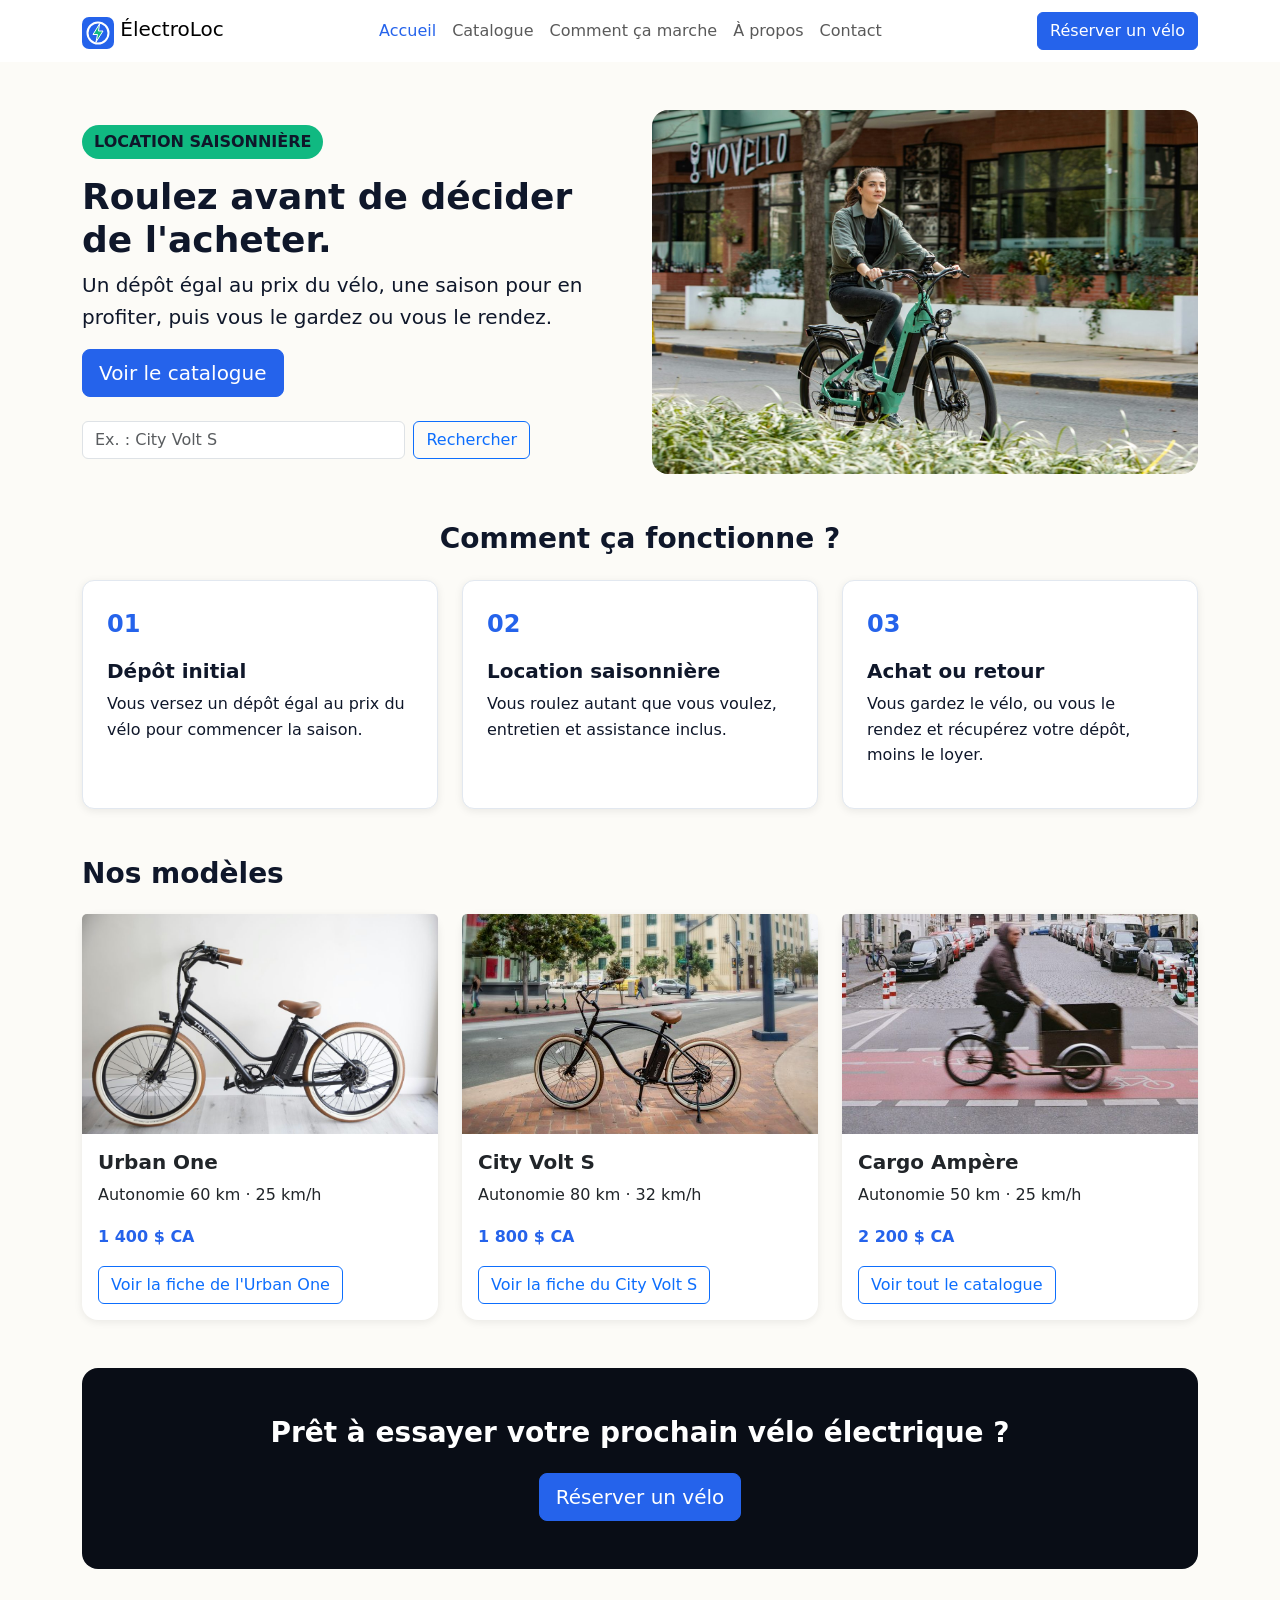
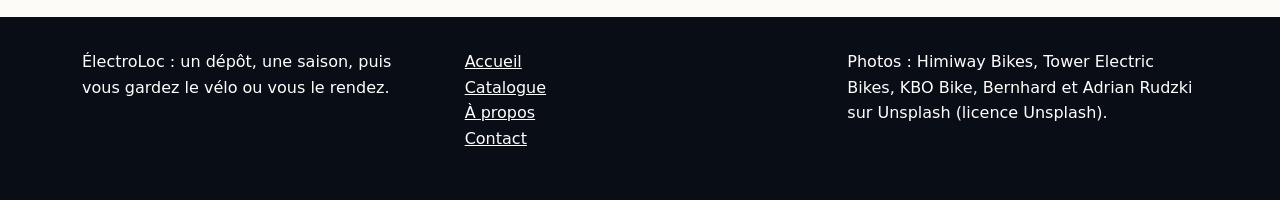
==== index.html @ 6ee54785 "Copie du site du Laboratoire 2" ====
<!DOCTYPE html>
<html lang="fr">
<head>
    <meta charset="UTF-8">
    <meta name="viewport" content="width=device-width, initial-scale=1">
    <title>Accueil - ÉlectroLoc</title>
    <meta name="description" content="Louez un vélo électrique pour la saison, puis gardez-le ou rendez-le.">
    <link rel="stylesheet" href="vendor/bootstrap.min.css">
    <link rel="stylesheet" href="css/style.css">
</head>
<body>

    <header>
        <nav class="navbar navbar-expand-lg navbar-principale">
            <div class="container">
                <a class="navbar-brand" href="index.html">
                    <img src="images/logo.svg" alt="" width="32" height="32" class="d-inline-block align-text-top">
                    ÉlectroLoc
                </a>
                <button class="navbar-toggler" type="button"
                        data-bs-toggle="collapse" data-bs-target="#menu"
                        aria-controls="menu" aria-expanded="false" aria-label="Ouvrir le menu">
                    <span class="navbar-toggler-icon"></span>
                </button>
                <div class="collapse navbar-collapse" id="menu">
                    <ul class="navbar-nav mx-auto">
                        <li class="nav-item"><a class="nav-link active" aria-current="page" href="index.html">Accueil</a></li>
                        <li class="nav-item"><a class="nav-link" href="catalogue.html">Catalogue</a></li>
                        <li class="nav-item"><a class="nav-link" href="comment-ca-marche.html">Comment ça marche</a></li>
                        <li class="nav-item"><a class="nav-link" href="a-propos.html">À propos</a></li>
                        <li class="nav-item"><a class="nav-link" href="contact.html">Contact</a></li>
                    </ul>
                    <a class="btn btn-primary ms-lg-3" href="reservation.html">Réserver un vélo</a>
                </div>
            </div>
        </nav>
    </header>

    <main class="container my-5">

        <!-- Zone d'accueil : texte à gauche, photo à droite -->
        <section class="row align-items-center g-4 mb-5">
            <div class="col-12 col-lg-6">
                <p class="sur-titre">Location saisonnière</p>
                <h1>Roulez avant de décider de l'acheter.</h1>
                <p class="lead">Un dépôt égal au prix du vélo, une saison pour en profiter, puis vous le gardez ou vous le rendez.</p>
                <a class="btn btn-primary btn-lg" href="catalogue.html">Voir le catalogue</a>

                <!-- [F-11] RECHERCHER UN VÉLO - interface seulement
                     Au Labo 3, recherche.js affichera seulement les vélos
                     dont le nom contient le mot tapé.
                     Pour l'instant, le formulaire mène au catalogue. -->
                <form class="recherche mt-4" action="catalogue.html" method="get">
                    <label class="visually-hidden" for="recherche">Rechercher un vélo</label>
                    <input class="form-control" type="search" id="recherche" name="recherche" placeholder="Ex. : City Volt S">
                    <button class="btn btn-outline-primary" type="submit">Rechercher</button>
                </form>
            </div>
            <div class="col-12 col-lg-6">
                <img class="img-fluid rounded-4" src="images/accueil-banniere.jpg" alt="Femme roulant en ville sur un vélo électrique vert">
            </div>
        </section>

        <!-- Comment ça fonctionne : 3 étapes -->
        <section class="mb-5">
            <h2 class="text-center mb-4">Comment ça fonctionne ?</h2>
            <div class="row g-4">
                <div class="col-12 col-md-4">
                    <div class="etape">
                        <p class="numero">01</p>
                        <h3 class="h5">Dépôt initial</h3>
                        <p>Vous versez un dépôt égal au prix du vélo pour commencer la saison.</p>
                    </div>
                </div>
                <div class="col-12 col-md-4">
                    <div class="etape">
                        <p class="numero">02</p>
                        <h3 class="h5">Location saisonnière</h3>
                        <p>Vous roulez autant que vous voulez, entretien et assistance inclus.</p>
                    </div>
                </div>
                <div class="col-12 col-md-4">
                    <div class="etape">
                        <p class="numero">03</p>
                        <h3 class="h5">Achat ou retour</h3>
                        <p>Vous gardez le vélo, ou vous le rendez et récupérez votre dépôt, moins le loyer.</p>
                    </div>
                </div>
            </div>
        </section>

        <!-- Nos modèles : 3 cartes vélo -->
        <section class="mb-5">
            <h2 class="mb-4">Nos modèles</h2>
            <div class="row g-4">
                <div class="col-12 col-md-6 col-lg-4">
                    <div class="card carte-velo h-100">
                        <img class="card-img-top" src="images/velo-urban-one.jpg" alt="Vélo électrique Urban One à cadre ouvert, noir et brun">
                        <div class="card-body">
                            <h3 class="card-title h5">Urban One</h3>
                            <p class="card-text">Autonomie 60 km · 25 km/h</p>
                            <p class="prix">1 400 $ CA</p>
                            <a class="btn btn-outline-primary" href="fiche-velo-2.html">Voir la fiche de l'Urban One</a>
                        </div>
                    </div>
                </div>
                <div class="col-12 col-md-6 col-lg-4">
                    <div class="card carte-velo h-100">
                        <img class="card-img-top" src="images/velo-city-volt-s.jpg" alt="Vélo électrique City Volt S noir garé en ville">
                        <div class="card-body">
                            <h3 class="card-title h5">City Volt S</h3>
                            <p class="card-text">Autonomie 80 km · 32 km/h</p>
                            <p class="prix">1 800 $ CA</p>
                            <a class="btn btn-outline-primary" href="fiche-velo.html">Voir la fiche du City Volt S</a>
                        </div>
                    </div>
                </div>
                <div class="col-12 col-md-6 col-lg-4">
                    <div class="card carte-velo h-100">
                        <img class="card-img-top" src="images/velo-cargo-ampere.jpg" alt="Cycliste sur le vélo cargo Cargo Ampère en ville">
                        <div class="card-body">
                            <h3 class="card-title h5">Cargo Ampère</h3>
                            <p class="card-text">Autonomie 50 km · 25 km/h</p>
                            <p class="prix">2 200 $ CA</p>
                            <a class="btn btn-outline-primary" href="catalogue.html">Voir tout le catalogue</a>
                        </div>
                    </div>
                </div>
            </div>
        </section>

        <!-- Bandeau d'appel à l'action -->
        <section class="bandeau-cta text-center">
            <h2>Prêt à essayer votre prochain vélo électrique ?</h2>
            <a class="btn btn-primary btn-lg mt-3" href="reservation.html">Réserver un vélo</a>
        </section>

    </main>

    <footer class="pied-de-page">
        <div class="container colonnes">
            <p>ÉlectroLoc : un dépôt, une saison, puis vous gardez le vélo ou vous le rendez.</p>
            <ul class="liens-pied">
                <li><a href="index.html">Accueil</a></li>
                <li><a href="catalogue.html">Catalogue</a></li>
                <li><a href="a-propos.html">À propos</a></li>
                <li><a href="contact.html">Contact</a></li>
            </ul>
            <p>Photos : Himiway Bikes, Tower Electric Bikes, KBO Bike, Bernhard et Adrian Rudzki sur Unsplash (licence Unsplash).</p>
        </div>
    </footer>

    <script src="vendor/bootstrap.bundle.min.js"></script>
</body>
</html>
---- css/style.css ----
/* [T1] VARIABLES DE LA CHARTE */
:root {
    --couleur-fond: #fcfbf7;
    --couleur-texte: #0f172a;
    --couleur-primaire: #2563eb;
    --couleur-primaire-fonce: #1d4ed8;
    --couleur-accent: #10b981;
    --couleur-bordure: #e2e8f0;
    --couleur-sombre: #090d16;
    --couleur-erreur: #dc2626;
}

/* [T2] TYPOGRAPHIE */
body {
    font-family: system-ui, sans-serif;
    font-size: 1rem;
    line-height: 1.6;
    color: var(--couleur-texte);
    background-color: var(--couleur-fond);
}

h1, h2, h3, .h5 {
    font-weight: 800;
}

h1 { font-size: 2.25rem; }   /* 36 px */
h2 { font-size: 1.75rem; }   /* 28 px */

/* EN-TÊTE */
.navbar-principale {
    background-color: white;
}

/* Lien actif en bleu, comme dans la charte.
   Même précision que la règle de Bootstrap, et ma feuille vient APRÈS. */
.navbar-principale .nav-link.active {
    color: var(--couleur-primaire);
}

/* [T9] PERSONNALISER BOOTSTRAP - les boutons primaires
   Pas de !important : .btn-primary a la même précision que chez Bootstrap,
   et ma feuille est chargée APRÈS. */
.btn-primary {
    --bs-btn-bg: var(--couleur-primaire);
    --bs-btn-border-color: var(--couleur-primaire);
    --bs-btn-hover-bg: var(--couleur-primaire-fonce);
    --bs-btn-hover-border-color: var(--couleur-primaire-fonce);
}

/* ACCUEIL */

/* Étiquette verte : texte foncé sur fond vert = contraste suffisant */
.sur-titre {
    display: inline-block;
    padding: 0.25rem 0.75rem;
    background-color: var(--couleur-accent);
    color: var(--couleur-texte);
    font-weight: 700;
    text-transform: uppercase;
    border-radius: 50rem;
}

/* [T5] FLEXBOX - la barre de recherche : champ et bouton côte à côte */
.recherche {
    display: flex;
    gap: 0.5rem;
    max-width: 28rem;
}

/* [T4] MODÈLE DE BOÎTE - les étapes */
.etape {
    height: 100%;
    padding: 1.5rem;
    background-color: white;
    border: 1px solid var(--couleur-bordure);
    border-radius: 0.75rem;
    box-shadow: 0 2px 8px rgba(0, 0, 0, 0.08);
}

.etape .numero {
    color: var(--couleur-primaire);
    font-size: 1.5rem;
    font-weight: 800;
}

/* [T9] PERSONNALISER BOOTSTRAP - les cartes vélo
   La variable --bs-card-border-radius arrondit aussi l'image du haut. */
.carte-velo {
    --bs-card-border-radius: 1rem;
    border: 0;
    box-shadow: 0 2px 8px rgba(0, 0, 0, 0.08);
    transition: 0.25s;
}

/* [T8] ÉTATS ET TRANSITIONS - la carte monte au survol */
.carte-velo:hover,
.carte-velo:focus-within {
    transform: translateY(-6px);
    box-shadow: 0 12px 24px rgba(0, 0, 0, 0.15);
}

/* Toutes les photos des cartes ont la même hauteur */
.carte-velo img {
    height: 220px;
    object-fit: cover;           /* recadre la photo sans la déformer */
    object-position: center 80%; /* garde le bas de la photo, où est le vélo */
}

.prix {
    color: var(--couleur-primaire);
    font-weight: 800;
}

/* Bandeau d'appel à l'action */
.bandeau-cta {
    padding: 3rem 1rem;
    background-color: var(--couleur-sombre);
    color: white;
    border-radius: 1rem;
}

/* CATALOGUE */
.entete-catalogue {
    margin-bottom: 1.5rem;
}

/* Les filtres à gauche, le tri à droite (sur téléphone : l'un sous l'autre) */
.filtres {
    display: flex;
    flex-wrap: wrap;
    justify-content: space-between;
    gap: 1rem;
}

/* Étiquette de catégorie : texte foncé sur fond vert (charte : badges) */
.badge-categorie {
    background-color: var(--couleur-accent);
    color: var(--couleur-texte);
}

/* FICHE VÉLO */

/* La grande photo de la fiche */
.photo-fiche {
    height: 420px;
    object-fit: cover;
    object-position: center 85%; /* garde le bas de la photo, où est le vélo */
    border-radius: 1rem;
}

/* Les deux petites photos de détail : même hauteur, recadrées */
.photo-detail {
    width: 100%;
    height: 160px;
    object-fit: cover;
    border-radius: 0.75rem;
}

/* [T5] FLEXBOX - les 3 chiffres clés côte à côte */
.stats {
    display: flex;
    justify-content: space-between;
    gap: 1rem;
    text-align: center;
}

.stats strong {
    display: block;
    font-size: 1.25rem;
}

/* [T4] MODÈLE DE BOÎTE - l'encadré du prix */
.encadre-prix {
    padding: 1.5rem;
    background-color: white;
    border: 1px solid var(--couleur-bordure);
    border-radius: 1rem;
    box-shadow: 0 2px 8px rgba(0, 0, 0, 0.08);
}

.encadre-prix .prix {
    font-size: 1.75rem;
}

/* [T10] TABLEAU STYLÉ - les spécifications techniques */
.tableau-specs {
    width: 100%;
    border-collapse: collapse;
    background-color: white;
}

.tableau-specs caption {
    caption-side: top;
}

.tableau-specs th,
.tableau-specs td {
    padding: 0.75rem 1rem;
    border-bottom: 1px solid var(--couleur-bordure);
    text-align: left;
}

/* En-tête du tableau aux couleurs de la charte */
.tableau-specs thead th {
    background-color: var(--couleur-sombre);
    color: white;
}

/* [T3] PSEUDO-CLASSE STRUCTURELLE - une ligne sur deux */
.tableau-specs tbody tr:nth-child(even) {
    background-color: var(--couleur-bordure);
}

/* RÉSERVATION */

/* [T4] MODÈLE DE BOÎTE - le formulaire dans une boîte blanche */
.boite-formulaire {
    max-width: 50rem;
    padding: 2rem;
    background-color: white;
    border: 1px solid var(--couleur-bordure);
    border-radius: 1rem;
    box-shadow: 0 2px 8px rgba(0, 0, 0, 0.08);
}

/* [T10] FORMULAIRE STYLÉ - bordure rouge si le champ est mal rempli,
   verte s'il est correct (seulement après que l'utilisateur l'a touché) */
.form-control:user-invalid,
.form-select:user-invalid {
    border-color: var(--couleur-erreur);
}

.form-control:user-valid,
.form-select:user-valid {
    border-color: var(--couleur-accent);
}

/* PAGE 404 */

/* Le grand chiffre « 404 » en bleu de la charte */
.code-erreur {
    margin-bottom: 1rem;
    font-size: 9rem;
    font-weight: 800;
    line-height: 1;
    color: var(--couleur-primaire);
}

/* PIED DE PAGE */
.pied-de-page {
    padding: 2rem 0;
    background-color: var(--couleur-sombre);
    color: white;
}

.liens-pied {
    list-style: none;
    padding: 0;
}

/* [T3] SÉLECTEUR DESCENDANT */
.pied-de-page a {
    color: white;
    transition: color 0.2s;
}

/* [T8] ÉTATS ET TRANSITIONS */
.pied-de-page a:hover,
.pied-de-page a:focus-visible {
    color: var(--couleur-accent);
}

/* [T6] GRID - une colonne sur téléphone */
.colonnes {
    display: grid;
    grid-template-columns: 1fr;
    gap: 2rem;
}

/* [T7] MEDIA QUERY - trois colonnes dès 768 px */
@media (min-width: 768px) {
    .colonnes {
        grid-template-columns: repeat(3, 1fr);
    }
}
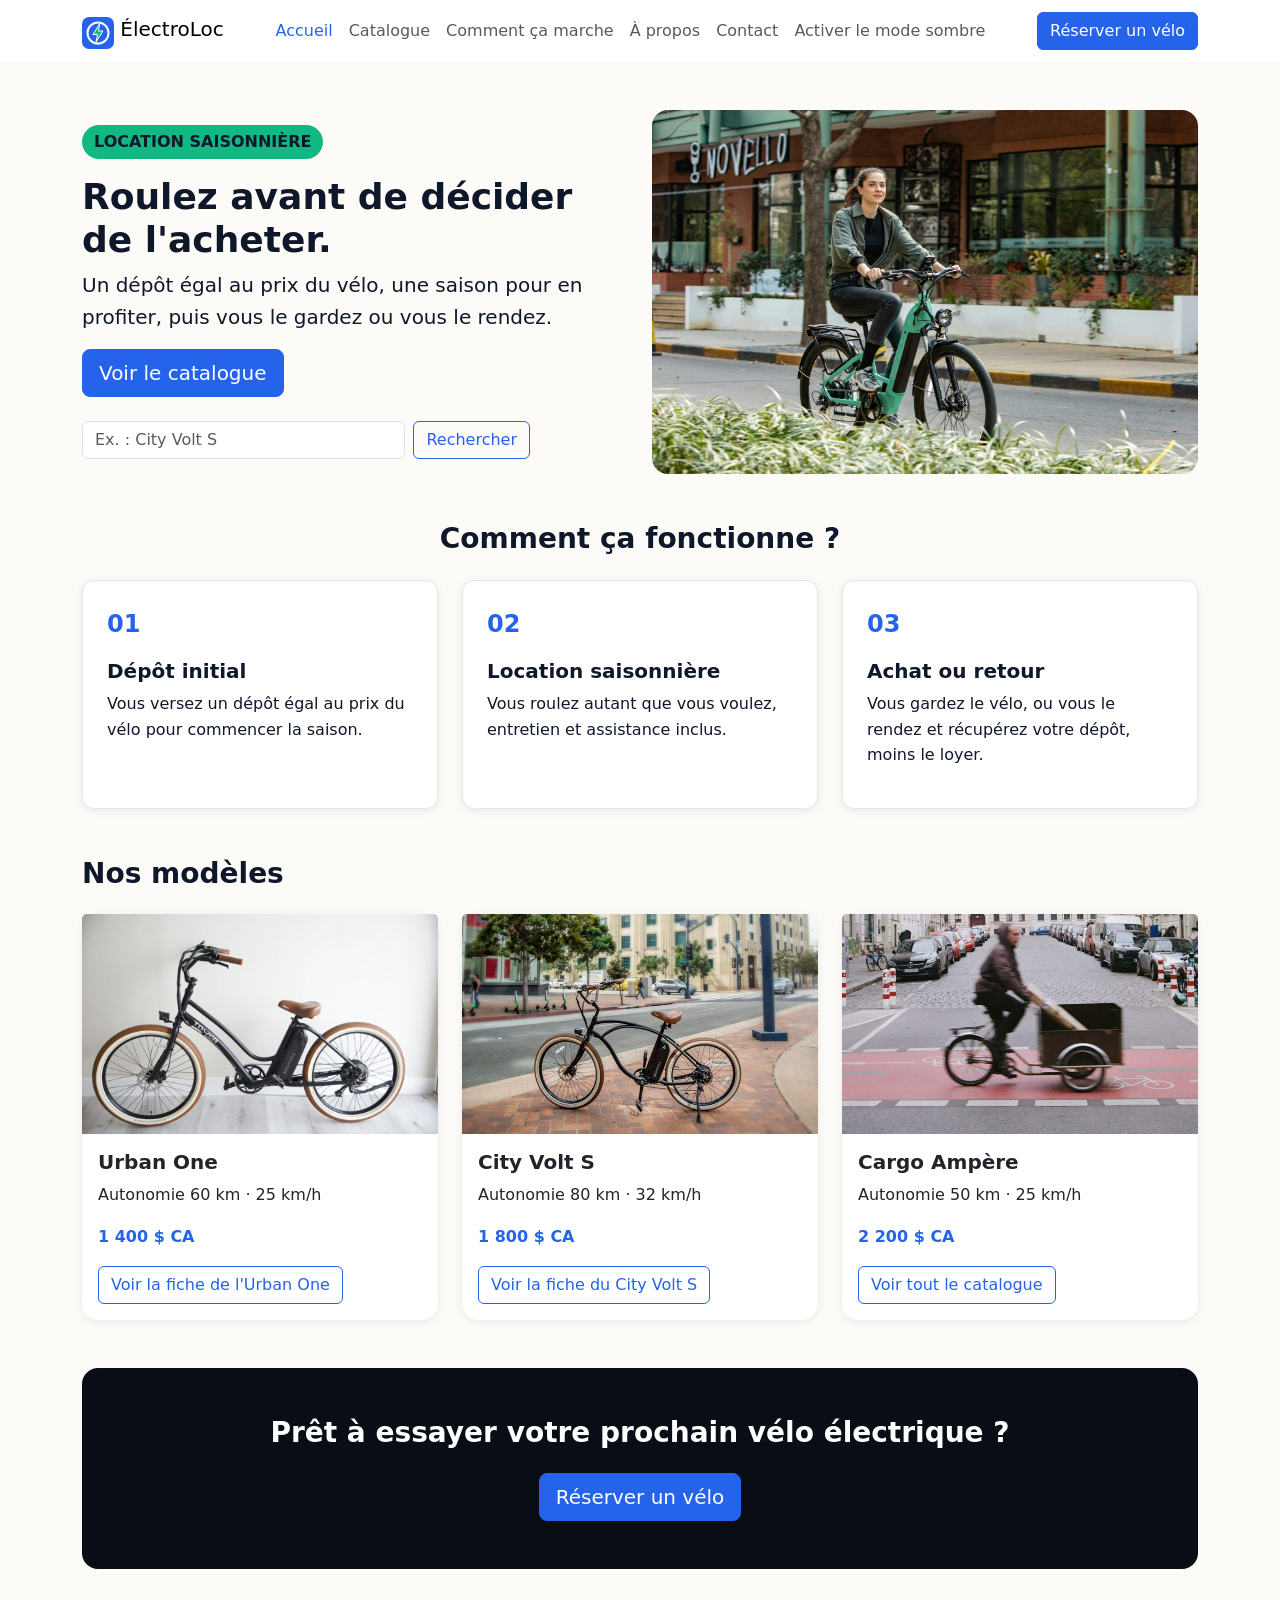
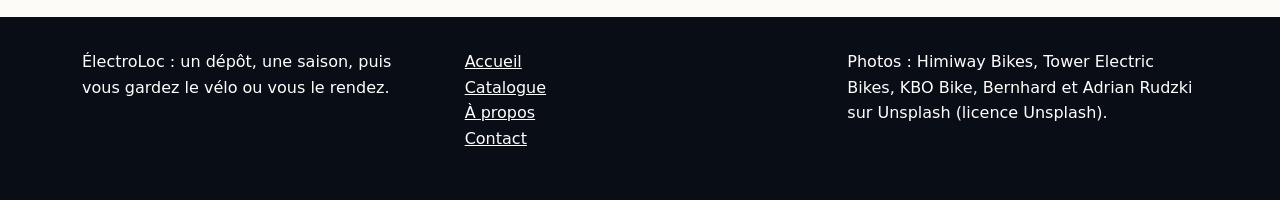
==== commit 30c63ddb: "Ajout du bouton de thème dans la barre de navigation" ====
--- a/index.html
+++ b/index.html
@@ -29,6 +29,7 @@
                         <li class="nav-item"><a class="nav-link" href="comment-ca-marche.html">Comment ça marche</a></li>
                         <li class="nav-item"><a class="nav-link" href="a-propos.html">À propos</a></li>
                         <li class="nav-item"><a class="nav-link" href="contact.html">Contact</a></li>
+                        <li class="nav-item"><button type="button" id="bouton-theme" class="nav-link">Activer le mode sombre</button></li>
                     </ul>
                     <a class="btn btn-primary ms-lg-3" href="reservation.html">Réserver un vélo</a>
                 </div>
--- a/css/style.css
+++ b/css/style.css
@@ -1,5 +1,8 @@
 /* [T1] VARIABLES DE LA CHARTE */
-:root {
+:root,
+[data-theme="claire"] {
+    --couleur-surface: white;
+    --couleur-lien: #2563eb;
     --couleur-fond: #fcfbf7;
     --couleur-texte: #0f172a;
     --couleur-primaire: #2563eb;
@@ -8,6 +11,31 @@
     --couleur-bordure: #e2e8f0;
     --couleur-sombre: #090d16;
     --couleur-erreur: #dc2626;
+    --couleur-texte-badge: #0f172a;   /* texte foncé sur fond vert, identique dans les deux thèmes */
+}
+
+
+[data-theme="sombre"] {
+    --couleur-fond: #121212;
+    --couleur-surface: #1e1e1e;
+    --couleur-texte: #ededed;
+    --couleur-lien: #7ab8ff;
+    --couleur-bordure: #3a3a3a;
+    --couleur-sombre: #000000;
+    --couleur-erreur: #ff8a80;
+
+    /* Variables de Bootstrap : cartes, champs, texte secondaire */
+    --bs-body-bg: #1e1e1e;
+    --bs-body-bg-rgb: 30, 30, 30;              
+    --bs-body-color: #ededed;
+    --bs-border-color: #3a3a3a;
+    --bs-secondary-color: #a3a3a3;
+    --bs-emphasis-color: #ededed;              
+    --bs-emphasis-color-rgb: 237, 237, 237;    
+    --bs-link-color: #7ab8ff;                 
+    --bs-link-color-rgb: 122, 184, 255;        
+    --bs-link-hover-color: #a8d0ff;            
+    --bs-link-hover-color-rgb: 168, 208, 255;  
 }
 
 /* [T2] TYPOGRAPHIE */
@@ -28,13 +56,13 @@
 
 /* EN-TÊTE */
 .navbar-principale {
-    background-color: white;
+    background-color: var(--couleur-surface);   /* ✏️ était white */
 }
 
 /* Lien actif en bleu, comme dans la charte.
    Même précision que la règle de Bootstrap, et ma feuille vient APRÈS. */
 .navbar-principale .nav-link.active {
-    color: var(--couleur-primaire);
+    color: var(--couleur-lien);   /* ✏️ était --couleur-primaire */
 }
 
 /* [T9] PERSONNALISER BOOTSTRAP - les boutons primaires
@@ -47,6 +75,17 @@
     --bs-btn-hover-border-color: var(--couleur-primaire-fonce);
 }
 
+/* ✏️ [T9] PERSONNALISER BOOTSTRAP - les boutons contour
+   Même bleu que les liens : lisible dans les deux thèmes. */
+.btn-outline-primary {
+    --bs-btn-color: var(--couleur-lien);
+    --bs-btn-border-color: var(--couleur-lien);
+    --bs-btn-hover-bg: var(--couleur-primaire);
+    --bs-btn-hover-border-color: var(--couleur-primaire);
+    --bs-btn-active-bg: var(--couleur-primaire);
+    --bs-btn-active-border-color: var(--couleur-primaire);
+}
+
 /* ACCUEIL */
 
 /* Étiquette verte : texte foncé sur fond vert = contraste suffisant */
@@ -54,7 +93,7 @@
     display: inline-block;
     padding: 0.25rem 0.75rem;
     background-color: var(--couleur-accent);
-    color: var(--couleur-texte);
+    color: var(--couleur-texte-badge);   /* ✏️ était --couleur-texte */
     font-weight: 700;
     text-transform: uppercase;
     border-radius: 50rem;
@@ -71,14 +110,14 @@
 .etape {
     height: 100%;
     padding: 1.5rem;
-    background-color: white;
+    background-color: var(--couleur-surface);   /* ✏️ était white */
     border: 1px solid var(--couleur-bordure);
     border-radius: 0.75rem;
     box-shadow: 0 2px 8px rgba(0, 0, 0, 0.08);
 }
 
 .etape .numero {
-    color: var(--couleur-primaire);
+    color: var(--couleur-lien);   /* ✏️ était --couleur-primaire */
     font-size: 1.5rem;
     font-weight: 800;
 }
@@ -107,7 +146,7 @@
 }
 
 .prix {
-    color: var(--couleur-primaire);
+    color: var(--couleur-lien);   /* ✏️ était --couleur-primaire */
     font-weight: 800;
 }
 
@@ -135,7 +174,7 @@
 /* Étiquette de catégorie : texte foncé sur fond vert (charte : badges) */
 .badge-categorie {
     background-color: var(--couleur-accent);
-    color: var(--couleur-texte);
+    color: var(--couleur-texte-badge);   /* ✏️ était --couleur-texte */
 }
 
 /* FICHE VÉLO */
@@ -172,7 +211,7 @@
 /* [T4] MODÈLE DE BOÎTE - l'encadré du prix */
 .encadre-prix {
     padding: 1.5rem;
-    background-color: white;
+    background-color: var(--couleur-surface);
     border: 1px solid var(--couleur-bordure);
     border-radius: 1rem;
     box-shadow: 0 2px 8px rgba(0, 0, 0, 0.08);
@@ -186,7 +225,7 @@
 .tableau-specs {
     width: 100%;
     border-collapse: collapse;
-    background-color: white;
+    background-color: var(--couleur-surface);
 }
 
 .tableau-specs caption {
@@ -217,7 +256,7 @@
 .boite-formulaire {
     max-width: 50rem;
     padding: 2rem;
-    background-color: white;
+    background-color: var(--couleur-surface);
     border: 1px solid var(--couleur-bordure);
     border-radius: 1rem;
     box-shadow: 0 2px 8px rgba(0, 0, 0, 0.08);
@@ -243,7 +282,7 @@
     font-size: 9rem;
     font-weight: 800;
     line-height: 1;
-    color: var(--couleur-primaire);
+    color: var(--couleur-lien);   /* ✏️ était --couleur-primaire */
 }
 
 /* PIED DE PAGE */
@@ -282,4 +321,4 @@
     .colonnes {
         grid-template-columns: repeat(3, 1fr);
     }
-}
+}
